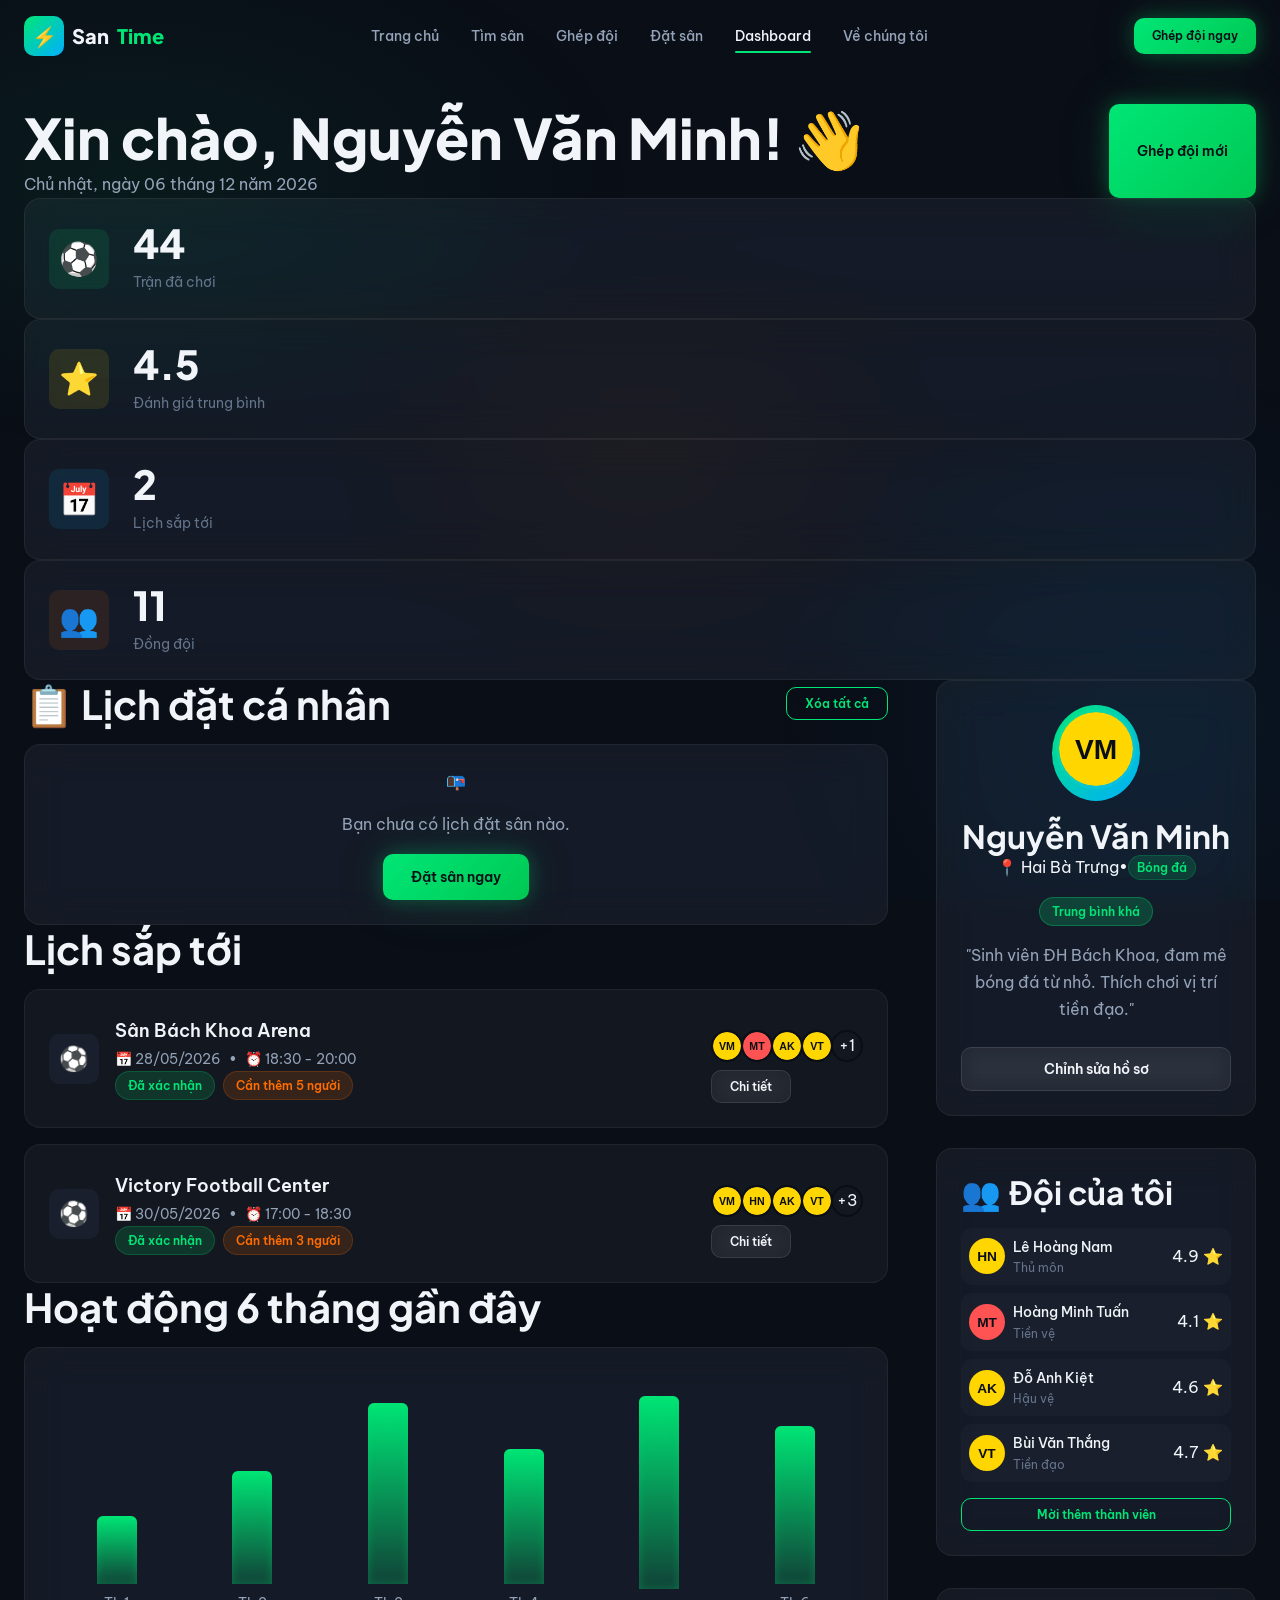
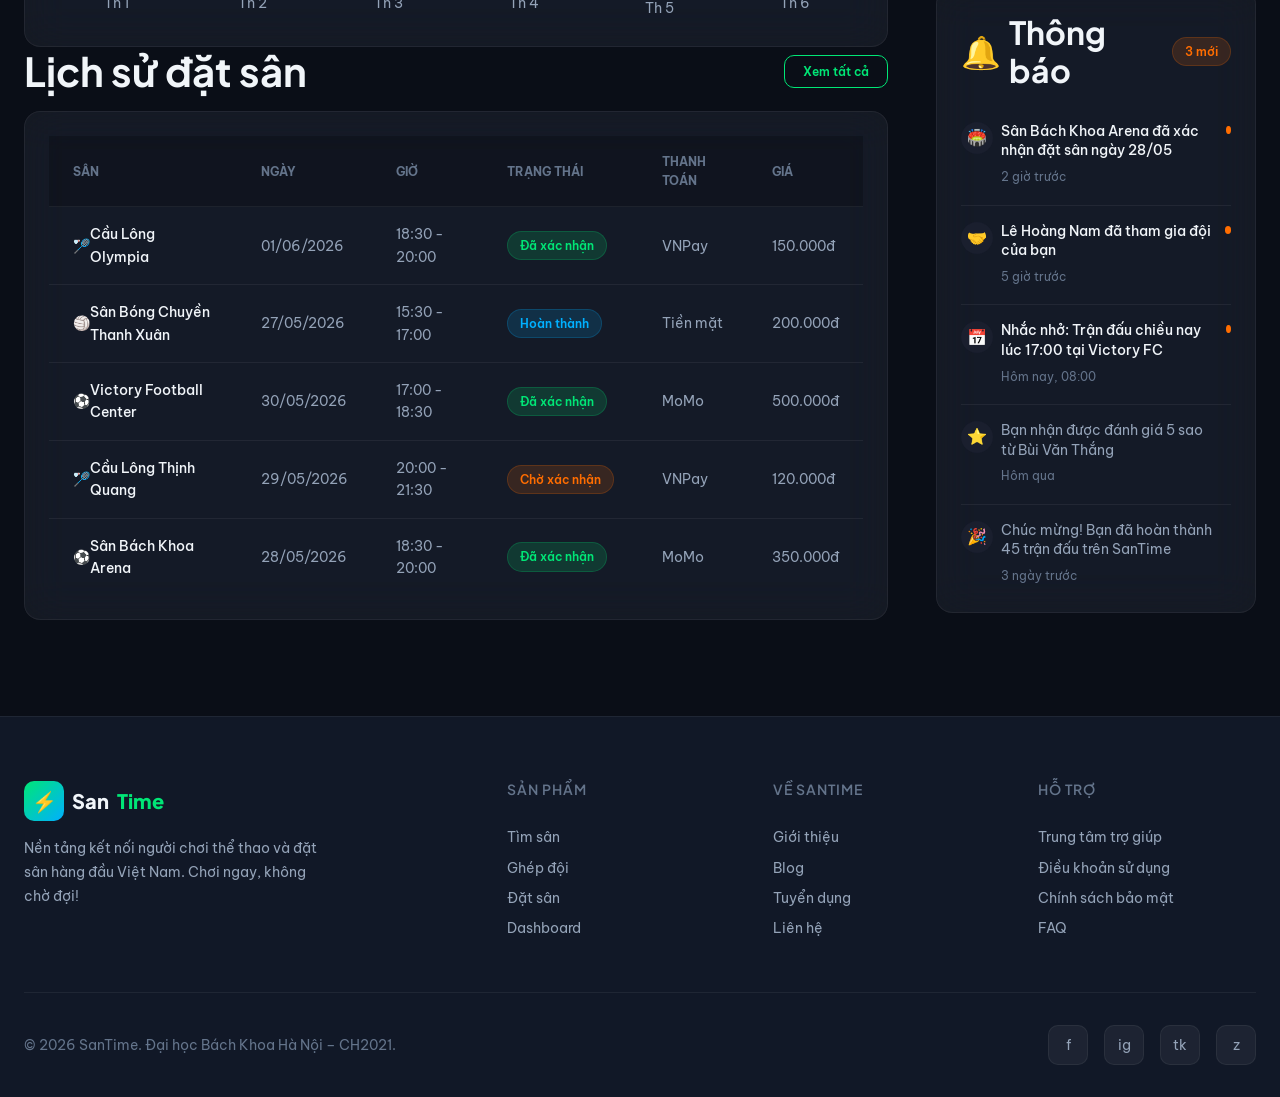
==== pages/dashboard.html @ 099fb673 "feat: SanTime - Sports court booking platform with matrix booking, Leaflet map, matchmaking" ====
<!DOCTYPE html>
<html lang="vi">
<head>
  <meta charset="UTF-8">
  <meta name="viewport" content="width=device-width, initial-scale=1.0">
  <title>Dashboard Cá Nhân - SanTime</title>
  <link rel="stylesheet" href="../css/style.css">
  <link rel="stylesheet" href="../css/dashboard.css">
</head>
<body>
  <!-- Navbar will be injected here by app.js -->
  <div id="navbar-container"></div>

  <main class="dashboard-page section pt-md">
    <div class="container">
      
      <!-- Dashboard Header -->
      <header class="dashboard-header mb-2xl fade-in-up">
        <div class="flex justify-between items-end">
          <div>
            <h1 class="text-3xl mb-xs">Xin chào, Nguyễn Văn Minh! 👋</h1>
            <p class="text-secondary" id="currentDateString">Đang tải...</p>
          </div>
          <a href="matchmaking.html" class="btn btn-primary">Ghép đội mới</a>
        </div>
      </header>

      <!-- Stats Overview -->
      <div class="grid-4 gap-lg mb-2xl stagger-children">
        <div class="stat-card card-glass fade-in visible">
          <div class="stat-icon" style="background: rgba(0, 230, 118, 0.1); color: var(--primary)">⚽</div>
          <div class="stat-content">
            <div class="stat-value text-primary"><span data-counter="45">0</span></div>
            <div class="stat-label">Trận đã chơi</div>
          </div>
        </div>
        <div class="stat-card card-glass fade-in visible">
          <div class="stat-icon" style="background: rgba(255, 214, 0, 0.1); color: var(--warning)">⭐</div>
          <div class="stat-content">
            <div class="stat-value text-warning">4.5</div>
            <div class="stat-label">Đánh giá trung bình</div>
          </div>
        </div>
        <div class="stat-card card-glass fade-in visible">
          <div class="stat-icon" style="background: rgba(0, 176, 255, 0.1); color: var(--secondary)">📅</div>
          <div class="stat-content">
            <div class="stat-value text-secondary"><span data-counter="3">0</span></div>
            <div class="stat-label">Lịch sắp tới</div>
          </div>
        </div>
        <div class="stat-card card-glass fade-in visible">
          <div class="stat-icon" style="background: rgba(255, 109, 0, 0.1); color: var(--accent)">👥</div>
          <div class="stat-content">
            <div class="stat-value text-accent"><span data-counter="12">0</span></div>
            <div class="stat-label">Đồng đội</div>
          </div>
        </div>
      </div>

      <div class="dashboard-layout">
        <!-- Main Content (Left Column) -->
        <div class="dashboard-content">
          
          <!-- Personal Bookings (from localStorage) -->
          <section class="mb-2xl fade-in-up">
            <div class="flex justify-between items-center mb-md">
              <h2 class="text-2xl flex items-center gap-sm">📋 Lịch đặt cá nhân</h2>
              <button class="btn btn-outline btn-sm" onclick="clearMyBookings()">Xóa tất cả</button>
            </div>
            <div id="myBookingsList">
              <!-- Personal bookings injected by JS -->
            </div>
          </section>

          <!-- Upcoming Matches -->
          <section class="mb-2xl fade-in-up">
            <h2 class="text-2xl mb-md">Lịch sắp tới</h2>
            <div class="upcoming-list" id="upcomingMatches">
              <!-- Upcoming bookings injected by JS -->
            </div>
          </section>

          <!-- Activity Chart -->
          <section class="mb-2xl fade-in-up">
            <h2 class="text-2xl mb-md">Hoạt động 6 tháng gần đây</h2>
            <div class="card-glass p-xl">
              <div class="chart-container" id="activityChart">
                <!-- CSS Chart generated by JS -->
              </div>
            </div>
          </section>

          <!-- Booking History -->
          <section class="fade-in-up">
            <div class="flex justify-between items-center mb-md">
              <h2 class="text-2xl">Lịch sử đặt sân</h2>
              <button class="btn btn-outline btn-sm">Xem tất cả</button>
            </div>
            <div class="card-glass p-0 overflow-hidden">
              <div class="table-responsive">
                <table class="history-table">
                  <thead>
                    <tr>
                      <th>Sân</th>
                      <th>Ngày</th>
                      <th>Giờ</th>
                      <th>Trạng thái</th>
                      <th>Thanh toán</th>
                      <th class="text-right">Giá</th>
                    </tr>
                  </thead>
                  <tbody id="historyTableBody">
                    <!-- History injected by JS -->
                  </tbody>
                </table>
              </div>
            </div>
          </section>
        </div>

        <!-- Sidebar (Right Column) -->
        <aside class="dashboard-sidebar">
          
          <!-- Profile Card -->
          <section class="card-glass p-lg mb-xl fade-in-right text-center">
            <div class="profile-avatar mb-md mx-auto" id="profileAvatar">
              <!-- Avatar SVG -->
            </div>
            <h3 class="text-xl mb-xs">Nguyễn Văn Minh</h3>
            <div class="text-secondary text-sm mb-md flex justify-center items-center gap-xs">
              <span>📍 Hai Bà Trưng</span> • <span class="badge badge-primary" style="padding: 2px 8px">Bóng đá</span>
            </div>
            <div class="badge" style="background: rgba(0,230,118,0.2); color: #00E676; border: 1px solid rgba(0,230,118,0.3)">Trung bình khá</div>
            
            <p class="text-sm text-tertiary mt-md mb-lg">"Sinh viên ĐH Bách Khoa, đam mê bóng đá từ nhỏ. Thích chơi vị trí tiền đạo."</p>
            
            <button class="btn btn-secondary w-full" onclick="showToast('Tính năng đang phát triển', 'info')">Chỉnh sửa hồ sơ</button>
          </section>

          <!-- My Team -->
          <section class="card-glass p-lg mb-xl fade-in-right">
            <h3 class="flex items-center gap-sm mb-md text-lg">
              <span>👥</span> Đội của tôi
            </h3>
            <div class="team-list" id="myTeamList">
              <!-- Team members injected by JS -->
            </div>
            <button class="btn btn-outline w-full mt-md btn-sm" onclick="showToast('Tính năng đang phát triển', 'info')">Mời thêm thành viên</button>
          </section>

          <!-- Notifications -->
          <section class="card-glass p-lg fade-in-right">
            <div class="flex justify-between items-center mb-md">
              <h3 class="flex items-center gap-sm text-lg">
                <span>🔔</span> Thông báo
              </h3>
              <span class="badge badge-accent">3 mới</span>
            </div>
            <div class="notification-list">
              <div class="notification-item unread" onclick="this.classList.remove('unread')">
                <div class="noti-icon">🏟️</div>
                <div class="noti-content">
                  <p>Sân Bách Khoa Arena đã xác nhận đặt sân ngày 28/05</p>
                  <span class="noti-time">2 giờ trước</span>
                </div>
                <div class="noti-dot"></div>
              </div>
              <div class="notification-item unread" onclick="this.classList.remove('unread')">
                <div class="noti-icon">🤝</div>
                <div class="noti-content">
                  <p>Lê Hoàng Nam đã tham gia đội của bạn</p>
                  <span class="noti-time">5 giờ trước</span>
                </div>
                <div class="noti-dot"></div>
              </div>
              <div class="notification-item unread" onclick="this.classList.remove('unread')">
                <div class="noti-icon">📅</div>
                <div class="noti-content">
                  <p>Nhắc nhở: Trận đấu chiều nay lúc 17:00 tại Victory FC</p>
                  <span class="noti-time">Hôm nay, 08:00</span>
                </div>
                <div class="noti-dot"></div>
              </div>
              <div class="notification-item" onclick="this.classList.remove('unread')">
                <div class="noti-icon">⭐</div>
                <div class="noti-content">
                  <p>Bạn nhận được đánh giá 5 sao từ Bùi Văn Thắng</p>
                  <span class="noti-time">Hôm qua</span>
                </div>
                <div class="noti-dot"></div>
              </div>
              <div class="notification-item" onclick="this.classList.remove('unread')">
                <div class="noti-icon">🎉</div>
                <div class="noti-content">
                  <p>Chúc mừng! Bạn đã hoàn thành 45 trận đấu trên SanTime</p>
                  <span class="noti-time">3 ngày trước</span>
                </div>
                <div class="noti-dot"></div>
              </div>
            </div>
          </section>

        </aside>
      </div>
    </div>
  </main>

  <!-- Footer will be injected here by app.js -->
  <div id="footer-container"></div>

  <!-- Scripts -->
  <script src="../js/data.js"></script>
  <script src="../js/app.js"></script>
  <script src="../js/dashboard.js"></script>
  <script>
    document.addEventListener('DOMContentLoaded', () => {
        document.getElementById('navbar-container').innerHTML = getNavbarHTML('../');
        document.getElementById('footer-container').innerHTML = getFooterHTML('../');
        initNavbar();
        initMobileMenu();
    });
  </script>
</body>
</html>
---- css/style.css ----
/* ============================================
   SANTIME – Design System & Global Styles
   ============================================ */

/* Google Fonts */
@import url('https://fonts.googleapis.com/css2?family=Be+Vietnam+Pro:wght@300;400;500;600;700&family=Plus+Jakarta+Sans:wght@400;500;600;700;800&display=swap');

/* ---- CSS Custom Properties ---- */
:root {
  /* Colors – Primary palette */
  --primary: #00E676;
  --primary-dark: #00C853;
  --primary-light: #69F0AE;
  --primary-glow: rgba(0, 230, 118, 0.3);
  --primary-glow-strong: rgba(0, 230, 118, 0.5);

  /* Secondary */
  --secondary: #00B0FF;
  --secondary-dark: #0091EA;
  --secondary-light: #40C4FF;
  --secondary-glow: rgba(0, 176, 255, 0.3);

  /* Accent */
  --accent: #FF6D00;
  --accent-dark: #E65100;
  --accent-light: #FF9E40;
  --accent-glow: rgba(255, 109, 0, 0.3);

  /* Backgrounds */
  --bg-primary: #0A0E17;
  --bg-secondary: #111827;
  --bg-tertiary: #1A1F2E;
  --bg-card: rgba(255, 255, 255, 0.04);
  --bg-card-hover: rgba(255, 255, 255, 0.08);
  --bg-glass: rgba(255, 255, 255, 0.05);
  --bg-glass-strong: rgba(255, 255, 255, 0.1);

  /* Text */
  --text-primary: #F1F5F9;
  --text-secondary: #94A3B8;
  --text-tertiary: #64748B;
  --text-inverse: #0A0E17;

  /* Borders */
  --border-subtle: rgba(255, 255, 255, 0.06);
  --border-default: rgba(255, 255, 255, 0.1);
  --border-strong: rgba(255, 255, 255, 0.15);

  /* Status */
  --success: #00E676;
  --warning: #FFD600;
  --error: #FF5252;
  --info: #00B0FF;

  /* Spacing */
  --space-xs: 4px;
  --space-sm: 8px;
  --space-md: 16px;
  --space-lg: 24px;
  --space-xl: 32px;
  --space-2xl: 48px;
  --space-3xl: 64px;
  --space-4xl: 96px;

  /* Typography */
  --font-body: 'Be Vietnam Pro', -apple-system, BlinkMacSystemFont, sans-serif;
  --font-heading: 'Plus Jakarta Sans', sans-serif;
  --font-mono: 'JetBrains Mono', 'Fira Code', monospace;

  --text-xs: 0.75rem;
  --text-sm: 0.875rem;
  --text-base: 1rem;
  --text-lg: 1.125rem;
  --text-xl: 1.25rem;
  --text-2xl: 1.5rem;
  --text-3xl: 2rem;
  --text-4xl: 2.5rem;
  --text-5xl: 3.5rem;
  --text-6xl: 4.5rem;

  /* Border Radius */
  --radius-sm: 6px;
  --radius-md: 10px;
  --radius-lg: 16px;
  --radius-xl: 24px;
  --radius-full: 50%;

  /* Shadows */
  --shadow-sm: 0 2px 8px rgba(0, 0, 0, 0.3);
  --shadow-md: 0 4px 16px rgba(0, 0, 0, 0.4);
  --shadow-lg: 0 8px 32px rgba(0, 0, 0, 0.5);
  --shadow-glow-primary: 0 0 20px var(--primary-glow), 0 0 60px rgba(0, 230, 118, 0.1);
  --shadow-glow-secondary: 0 0 20px var(--secondary-glow), 0 0 60px rgba(0, 176, 255, 0.1);
  --shadow-glow-accent: 0 0 20px var(--accent-glow), 0 0 60px rgba(255, 109, 0, 0.1);

  /* Transitions */
  --transition-fast: 150ms cubic-bezier(0.4, 0, 0.2, 1);
  --transition-base: 250ms cubic-bezier(0.4, 0, 0.2, 1);
  --transition-slow: 400ms cubic-bezier(0.4, 0, 0.2, 1);
  --transition-spring: 500ms cubic-bezier(0.34, 1.56, 0.64, 1);

  /* Z-index */
  --z-dropdown: 100;
  --z-sticky: 200;
  --z-fixed: 300;
  --z-modal-backdrop: 400;
  --z-modal: 500;
  --z-tooltip: 600;

  /* Layout */
  --max-width: 1280px;
  --navbar-height: 72px;
}

/* ---- Utility Classes ---- */
.hidden {
  display: none !important;
}

/* ---- Reset & Base ---- */
*,
*::before,
*::after {
  margin: 0;
  padding: 0;
  box-sizing: border-box;
}

html {
  scroll-behavior: smooth;
  -webkit-font-smoothing: antialiased;
  -moz-osx-font-smoothing: grayscale;
}

body {
  font-family: var(--font-body);
  font-size: var(--text-base);
  line-height: 1.6;
  color: var(--text-primary);
  background: var(--bg-primary);
  overflow-x: hidden;
  min-height: 100vh;
}

/* Background gradient mesh */
body::before {
  content: '';
  position: fixed;
  top: 0;
  left: 0;
  width: 100%;
  height: 100%;
  background:
    radial-gradient(ellipse 80% 60% at 10% 20%, rgba(0, 230, 118, 0.06) 0%, transparent 50%),
    radial-gradient(ellipse 60% 80% at 90% 80%, rgba(0, 176, 255, 0.05) 0%, transparent 50%),
    radial-gradient(ellipse 50% 50% at 50% 50%, rgba(255, 109, 0, 0.03) 0%, transparent 50%);
  pointer-events: none;
  z-index: -1;
}

img {
  max-width: 100%;
  height: auto;
  display: block;
}

a {
  color: inherit;
  text-decoration: none;
  transition: color var(--transition-fast);
}

ul, ol {
  list-style: none;
}

button {
  font-family: inherit;
  cursor: pointer;
  border: none;
  outline: none;
  background: none;
}

input, select, textarea {
  font-family: inherit;
  font-size: inherit;
  outline: none;
  border: none;
  background: none;
}

/* ---- Typography ---- */
h1, h2, h3, h4, h5, h6 {
  font-family: var(--font-heading);
  font-weight: 700;
  line-height: 1.2;
  color: var(--text-primary);
}

h1 { font-size: var(--text-5xl); font-weight: 800; }
h2 { font-size: var(--text-4xl); font-weight: 700; }
h3 { font-size: var(--text-3xl); font-weight: 700; }
h4 { font-size: var(--text-2xl); font-weight: 600; }
h5 { font-size: var(--text-xl); font-weight: 600; }
h6 { font-size: var(--text-lg); font-weight: 600; }

p {
  color: var(--text-secondary);
  line-height: 1.7;
}

.text-gradient {
  background: linear-gradient(135deg, var(--primary) 0%, var(--secondary) 50%, var(--accent) 100%);
  -webkit-background-clip: text;
  -webkit-text-fill-color: transparent;
  background-clip: text;
}

.text-gradient-primary {
  background: linear-gradient(135deg, var(--primary-light) 0%, var(--primary) 50%, var(--secondary) 100%);
  -webkit-background-clip: text;
  -webkit-text-fill-color: transparent;
  background-clip: text;
}

/* ---- Container ---- */
.container {
  width: 100%;
  max-width: var(--max-width);
  margin: 0 auto;
  padding: 0 var(--space-lg);
}

.section {
  padding: var(--space-4xl) 0;
}

.section-header {
  text-align: center;
  margin-bottom: var(--space-3xl);
}

.section-header .section-label {
  display: inline-flex;
  align-items: center;
  gap: var(--space-sm);
  padding: var(--space-xs) var(--space-md);
  background: var(--bg-glass);
  border: 1px solid var(--border-subtle);
  border-radius: var(--radius-xl);
  font-size: var(--text-sm);
  font-weight: 500;
  color: var(--primary);
  margin-bottom: var(--space-md);
  text-transform: uppercase;
  letter-spacing: 1px;
}

.section-header h2 {
  margin-bottom: var(--space-md);
}

.section-header p {
  max-width: 640px;
  margin: 0 auto;
  font-size: var(--text-lg);
}

/* ---- Navbar ---- */
.navbar {
  position: fixed;
  top: 0;
  left: 0;
  right: 0;
  height: var(--navbar-height);
  display: flex;
  align-items: center;
  z-index: var(--z-fixed);
  transition: all var(--transition-base);
}

.navbar.scrolled {
  background: rgba(10, 14, 23, 0.85);
  backdrop-filter: blur(20px) saturate(180%);
  -webkit-backdrop-filter: blur(20px) saturate(180%);
  border-bottom: 1px solid var(--border-subtle);
}

.navbar .container {
  display: flex;
  align-items: center;
  justify-content: space-between;
}

.navbar-brand {
  display: flex;
  align-items: center;
  gap: var(--space-sm);
  font-family: var(--font-heading);
  font-size: var(--text-xl);
  font-weight: 800;
  color: var(--text-primary);
  z-index: 10;
}

.navbar-brand .brand-icon {
  width: 40px;
  height: 40px;
  background: linear-gradient(135deg, var(--primary) 0%, var(--secondary) 100%);
  border-radius: var(--radius-md);
  display: flex;
  align-items: center;
  justify-content: center;
  font-size: 20px;
}

.navbar-brand span {
  color: var(--primary);
}

.nav-links {
  display: flex;
  align-items: center;
  gap: var(--space-xl);
}

.nav-links a {
  font-size: var(--text-sm);
  font-weight: 500;
  color: var(--text-secondary);
  position: relative;
  padding: var(--space-xs) 0;
  transition: color var(--transition-fast);
}

.nav-links a:hover,
.nav-links a.active {
  color: var(--text-primary);
}

.nav-links a::after {
  content: '';
  position: absolute;
  bottom: -2px;
  left: 0;
  width: 0;
  height: 2px;
  background: var(--primary);
  border-radius: 1px;
  transition: width var(--transition-base);
}

.nav-links a:hover::after,
.nav-links a.active::after {
  width: 100%;
}

.nav-cta {
  display: flex;
  align-items: center;
  gap: var(--space-md);
}

/* Mobile menu */
.menu-toggle {
  display: none;
  flex-direction: column;
  gap: 5px;
  width: 28px;
  cursor: pointer;
  z-index: 10;
}

.menu-toggle span {
  display: block;
  width: 100%;
  height: 2px;
  background: var(--text-primary);
  border-radius: 1px;
  transition: all var(--transition-base);
}

.menu-toggle.active span:nth-child(1) {
  transform: translateY(7px) rotate(45deg);
}

.menu-toggle.active span:nth-child(2) {
  opacity: 0;
}

.menu-toggle.active span:nth-child(3) {
  transform: translateY(-7px) rotate(-45deg);
}

/* ---- Buttons ---- */
.btn {
  display: inline-flex;
  align-items: center;
  justify-content: center;
  gap: var(--space-sm);
  padding: 12px 28px;
  font-family: var(--font-body);
  font-size: var(--text-sm);
  font-weight: 600;
  border-radius: var(--radius-md);
  transition: all var(--transition-base);
  cursor: pointer;
  white-space: nowrap;
  position: relative;
  overflow: hidden;
}

.btn-primary {
  background: linear-gradient(135deg, var(--primary) 0%, var(--primary-dark) 100%);
  color: var(--text-inverse);
  box-shadow: var(--shadow-glow-primary);
}

.btn-primary:hover {
  transform: translateY(-2px);
  box-shadow: 0 0 30px var(--primary-glow), 0 0 80px rgba(0, 230, 118, 0.15);
}

.btn-primary:active {
  transform: translateY(0);
}

.btn-secondary {
  background: var(--bg-glass);
  color: var(--text-primary);
  border: 1px solid var(--border-default);
  backdrop-filter: blur(10px);
}

.btn-secondary:hover {
  background: var(--bg-glass-strong);
  border-color: var(--border-strong);
  transform: translateY(-2px);
}

.btn-accent {
  background: linear-gradient(135deg, var(--accent) 0%, var(--accent-dark) 100%);
  color: white;
  box-shadow: var(--shadow-glow-accent);
}

.btn-accent:hover {
  transform: translateY(-2px);
  box-shadow: 0 0 30px var(--accent-glow), 0 0 80px rgba(255, 109, 0, 0.15);
}

.btn-outline {
  background: transparent;
  color: var(--primary);
  border: 1px solid var(--primary);
}

.btn-outline:hover {
  background: rgba(0, 230, 118, 0.1);
  transform: translateY(-2px);
}

.btn-lg {
  padding: 16px 36px;
  font-size: var(--text-base);
  border-radius: var(--radius-lg);
}

.btn-sm {
  padding: 8px 18px;
  font-size: var(--text-xs);
}

.btn-icon {
  width: 44px;
  height: 44px;
  padding: 0;
  border-radius: var(--radius-md);
}

/* Button shimmer effect */
.btn-primary::before {
  content: '';
  position: absolute;
  top: 0;
  left: -100%;
  width: 100%;
  height: 100%;
  background: linear-gradient(90deg, transparent, rgba(255,255,255,0.2), transparent);
  transition: left 0.5s;
}

.btn-primary:hover::before {
  left: 100%;
}

/* ---- Cards ---- */
.card {
  background: var(--bg-card);
  border: 1px solid var(--border-subtle);
  border-radius: var(--radius-lg);
  padding: var(--space-lg);
  transition: all var(--transition-base);
  position: relative;
  overflow: hidden;
}

.card::before {
  content: '';
  position: absolute;
  top: 0;
  left: 0;
  right: 0;
  height: 1px;
  background: linear-gradient(90deg, transparent, var(--border-strong), transparent);
  opacity: 0;
  transition: opacity var(--transition-base);
}

.card:hover {
  background: var(--bg-card-hover);
  border-color: var(--border-default);
  transform: translateY(-4px);
  box-shadow: var(--shadow-lg);
}

.card:hover::before {
  opacity: 1;
}

.card-glass {
  background: var(--bg-glass);
  backdrop-filter: blur(20px) saturate(150%);
  -webkit-backdrop-filter: blur(20px) saturate(150%);
  border: 1px solid var(--border-subtle);
  border-radius: var(--radius-lg);
  padding: var(--space-lg);
}

.card-glass:hover {
  background: var(--bg-glass-strong);
  border-color: var(--border-default);
}

/* ---- Form Elements ---- */
.form-group {
  margin-bottom: var(--space-lg);
}

.form-label {
  display: block;
  font-size: var(--text-sm);
  font-weight: 500;
  color: var(--text-secondary);
  margin-bottom: var(--space-sm);
}

.form-input {
  width: 100%;
  padding: 12px 16px;
  background: var(--bg-card);
  border: 1px solid var(--border-default);
  border-radius: var(--radius-md);
  color: var(--text-primary);
  font-size: var(--text-base);
  transition: all var(--transition-fast);
}

.form-input:focus {
  border-color: var(--primary);
  box-shadow: 0 0 0 3px rgba(0, 230, 118, 0.1);
  background: var(--bg-card-hover);
}

.form-input::placeholder {
  color: var(--text-tertiary);
}

.form-select {
  width: 100%;
  padding: 12px 16px;
  background: var(--bg-card);
  border: 1px solid var(--border-default);
  border-radius: var(--radius-md);
  color: var(--text-primary);
  font-size: var(--text-base);
  cursor: pointer;
  appearance: none;
  background-image: url("data:image/svg+xml,%3Csvg xmlns='http://www.w3.org/2000/svg' width='12' height='12' viewBox='0 0 12 12'%3E%3Cpath fill='%2394A3B8' d='M6 8L1 3h10z'/%3E%3C/svg%3E");
  background-repeat: no-repeat;
  background-position: right 16px center;
  transition: all var(--transition-fast);
}

.form-select:focus {
  border-color: var(--primary);
  box-shadow: 0 0 0 3px rgba(0, 230, 118, 0.1);
}

/* ---- Badges ---- */
.badge {
  display: inline-flex;
  align-items: center;
  gap: 4px;
  padding: 4px 12px;
  font-size: var(--text-xs);
  font-weight: 600;
  border-radius: var(--radius-xl);
  white-space: nowrap;
}

.badge-primary {
  background: rgba(0, 230, 118, 0.15);
  color: var(--primary);
  border: 1px solid rgba(0, 230, 118, 0.2);
}

.badge-secondary {
  background: rgba(0, 176, 255, 0.15);
  color: var(--secondary);
  border: 1px solid rgba(0, 176, 255, 0.2);
}

.badge-accent {
  background: rgba(255, 109, 0, 0.15);
  color: var(--accent);
  border: 1px solid rgba(255, 109, 0, 0.2);
}

.badge-success {
  background: rgba(0, 230, 118, 0.15);
  color: var(--success);
}

.badge-warning {
  background: rgba(255, 214, 0, 0.15);
  color: var(--warning);
}

.badge-error {
  background: rgba(255, 82, 82, 0.15);
  color: var(--error);
}

/* ---- Rating Stars ---- */
.rating {
  display: flex;
  align-items: center;
  gap: 2px;
}

.rating .star {
  color: var(--warning);
  font-size: var(--text-sm);
}

.rating .star.empty {
  color: var(--text-tertiary);
}

.rating-value {
  margin-left: var(--space-sm);
  font-size: var(--text-sm);
  font-weight: 600;
  color: var(--text-primary);
}

/* ---- Avatar ---- */
.avatar {
  width: 44px;
  height: 44px;
  border-radius: var(--radius-full);
  overflow: hidden;
  border: 2px solid var(--border-default);
  flex-shrink: 0;
}

.avatar img {
  width: 100%;
  height: 100%;
  object-fit: cover;
}

.avatar-sm { width: 32px; height: 32px; }
.avatar-lg { width: 56px; height: 56px; }
.avatar-xl { width: 72px; height: 72px; }

.avatar-group {
  display: flex;
}

.avatar-group .avatar {
  margin-left: -10px;
  border: 2px solid var(--bg-primary);
}

.avatar-group .avatar:first-child {
  margin-left: 0;
}

/* ---- Tags ---- */
.tag {
  display: inline-flex;
  align-items: center;
  gap: 4px;
  padding: 4px 10px;
  background: var(--bg-glass);
  border: 1px solid var(--border-subtle);
  border-radius: var(--radius-sm);
  font-size: var(--text-xs);
  color: var(--text-secondary);
}

/* ---- Divider ---- */
.divider {
  border: none;
  height: 1px;
  background: var(--border-subtle);
  margin: var(--space-xl) 0;
}

/* ---- Stats ---- */
.stat-value {
  font-family: var(--font-heading);
  font-size: var(--text-4xl);
  font-weight: 800;
  color: var(--text-primary);
  line-height: 1;
}

.stat-label {
  font-size: var(--text-sm);
  color: var(--text-tertiary);
  margin-top: var(--space-sm);
}

/* ---- Footer ---- */
.footer {
  background: var(--bg-secondary);
  border-top: 1px solid var(--border-subtle);
  padding: var(--space-3xl) 0 var(--space-xl);
}

.footer-grid {
  display: grid;
  grid-template-columns: 2fr 1fr 1fr 1fr;
  gap: var(--space-2xl);
  margin-bottom: var(--space-2xl);
}

.footer-brand p {
  margin-top: var(--space-md);
  font-size: var(--text-sm);
  max-width: 300px;
}

.footer-col h4 {
  font-size: var(--text-sm);
  font-weight: 600;
  text-transform: uppercase;
  letter-spacing: 1px;
  color: var(--text-tertiary);
  margin-bottom: var(--space-lg);
}

.footer-col a {
  display: block;
  font-size: var(--text-sm);
  color: var(--text-secondary);
  padding: var(--space-xs) 0;
  transition: all var(--transition-fast);
}

.footer-col a:hover {
  color: var(--primary);
  transform: translateX(4px);
}

.footer-bottom {
  display: flex;
  align-items: center;
  justify-content: space-between;
  padding-top: var(--space-xl);
  border-top: 1px solid var(--border-subtle);
  font-size: var(--text-sm);
  color: var(--text-tertiary);
}

.footer-social {
  display: flex;
  gap: var(--space-md);
}

.footer-social a {
  width: 40px;
  height: 40px;
  display: flex;
  align-items: center;
  justify-content: center;
  background: var(--bg-glass);
  border: 1px solid var(--border-subtle);
  border-radius: var(--radius-md);
  color: var(--text-secondary);
  transition: all var(--transition-base);
}

.footer-social a:hover {
  background: var(--primary);
  color: var(--text-inverse);
  border-color: var(--primary);
  transform: translateY(-2px);
}

/* ---- Scroll Animations ---- */
.fade-in {
  opacity: 0;
  transform: translateY(30px);
  transition: opacity 0.6s ease, transform 0.6s ease;
}

.fade-in.visible {
  opacity: 1;
  transform: translateY(0);
}

.fade-in-left {
  opacity: 0;
  transform: translateX(-40px);
  transition: opacity 0.6s ease, transform 0.6s ease;
}

.fade-in-left.visible {
  opacity: 1;
  transform: translateX(0);
}

.fade-in-right {
  opacity: 0;
  transform: translateX(40px);
  transition: opacity 0.6s ease, transform 0.6s ease;
}

.fade-in-right.visible {
  opacity: 1;
  transform: translateX(0);
}

.scale-in {
  opacity: 0;
  transform: scale(0.9);
  transition: opacity 0.5s ease, transform 0.5s ease;
}

.scale-in.visible {
  opacity: 1;
  transform: scale(1);
}

/* Staggered children */
.stagger-children > * {
  opacity: 0;
  transform: translateY(20px);
  transition: opacity 0.4s ease, transform 0.4s ease;
}

.stagger-children.visible > *:nth-child(1) { transition-delay: 0ms; opacity: 1; transform: translateY(0); }
.stagger-children.visible > *:nth-child(2) { transition-delay: 100ms; opacity: 1; transform: translateY(0); }
.stagger-children.visible > *:nth-child(3) { transition-delay: 200ms; opacity: 1; transform: translateY(0); }
.stagger-children.visible > *:nth-child(4) { transition-delay: 300ms; opacity: 1; transform: translateY(0); }
.stagger-children.visible > *:nth-child(5) { transition-delay: 400ms; opacity: 1; transform: translateY(0); }
.stagger-children.visible > *:nth-child(6) { transition-delay: 500ms; opacity: 1; transform: translateY(0); }

/* ---- Keyframe Animations ---- */
@keyframes pulse-glow {
  0%, 100% { box-shadow: 0 0 20px var(--primary-glow); }
  50% { box-shadow: 0 0 40px var(--primary-glow-strong), 0 0 80px var(--primary-glow); }
}

@keyframes float {
  0%, 100% { transform: translateY(0); }
  50% { transform: translateY(-10px); }
}

@keyframes spin-slow {
  from { transform: rotate(0deg); }
  to { transform: rotate(360deg); }
}

@keyframes shimmer {
  0% { background-position: -200% 0; }
  100% { background-position: 200% 0; }
}

@keyframes slide-up {
  from { opacity: 0; transform: translateY(20px); }
  to { opacity: 1; transform: translateY(0); }
}

@keyframes count-up {
  from { opacity: 0; transform: translateY(10px); }
  to { opacity: 1; transform: translateY(0); }
}

@keyframes gradient-shift {
  0% { background-position: 0% 50%; }
  50% { background-position: 100% 50%; }
  100% { background-position: 0% 50%; }
}

.animate-pulse-glow { animation: pulse-glow 3s ease-in-out infinite; }
.animate-float { animation: float 4s ease-in-out infinite; }
.animate-spin-slow { animation: spin-slow 20s linear infinite; }

/* ---- Utility Classes ---- */
.flex { display: flex; }
.flex-col { flex-direction: column; }
.items-center { align-items: center; }
.justify-center { justify-content: center; }
.justify-between { justify-content: space-between; }
.gap-sm { gap: var(--space-sm); }
.gap-md { gap: var(--space-md); }
.gap-lg { gap: var(--space-lg); }
.gap-xl { gap: var(--space-xl); }
.text-center { text-align: center; }
.w-full { width: 100%; }
.relative { position: relative; }
.overflow-hidden { overflow: hidden; }

.mt-sm { margin-top: var(--space-sm); }
.mt-md { margin-top: var(--space-md); }
.mt-lg { margin-top: var(--space-lg); }
.mt-xl { margin-top: var(--space-xl); }
.mb-md { margin-bottom: var(--space-md); }
.mb-lg { margin-bottom: var(--space-lg); }
.mb-xl { margin-bottom: var(--space-xl); }

/* Scrollbar */
::-webkit-scrollbar {
  width: 8px;
}

::-webkit-scrollbar-track {
  background: var(--bg-primary);
}

::-webkit-scrollbar-thumb {
  background: var(--bg-tertiary);
  border-radius: 4px;
}

::-webkit-scrollbar-thumb:hover {
  background: var(--text-tertiary);
}

/* Selection */
::selection {
  background: rgba(0, 230, 118, 0.3);
  color: var(--text-primary);
}

/* ---- Responsive ---- */
@media (max-width: 1024px) {
  h1 { font-size: var(--text-4xl); }
  h2 { font-size: var(--text-3xl); }

  .footer-grid {
    grid-template-columns: 1fr 1fr;
    gap: var(--space-xl);
  }
}

@media (max-width: 768px) {
  :root {
    --navbar-height: 64px;
  }

  h1 { font-size: var(--text-3xl); }
  h2 { font-size: var(--text-2xl); }
  h3 { font-size: var(--text-xl); }

  .container {
    padding: 0 var(--space-md);
  }

  .section {
    padding: var(--space-3xl) 0;
  }

  /* Mobile Navigation */
  .nav-links {
    position: fixed;
    top: 0;
    right: -100%;
    width: 80%;
    max-width: 320px;
    height: 100vh;
    background: rgba(10, 14, 23, 0.97);
    backdrop-filter: blur(20px);
    flex-direction: column;
    align-items: flex-start;
    padding: calc(var(--navbar-height) + var(--space-xl)) var(--space-xl);
    gap: var(--space-lg);
    transition: right var(--transition-slow);
    border-left: 1px solid var(--border-subtle);
  }

  .nav-links.active {
    right: 0;
  }

  .nav-links a {
    font-size: var(--text-lg);
  }

  .menu-toggle {
    display: flex;
  }

  .nav-cta {
    display: none;
  }

  .footer-grid {
    grid-template-columns: 1fr;
  }

  .footer-bottom {
    flex-direction: column;
    gap: var(--space-md);
    text-align: center;
  }
}

@media (max-width: 480px) {
  h1 { font-size: var(--text-2xl); }
  h2 { font-size: var(--text-xl); }

  .btn-lg {
    padding: 14px 28px;
    font-size: var(--text-sm);
  }
}
---- css/dashboard.css ----
/* ============================================
   SANTIME – Dashboard Page Styles
   ============================================ */

.dashboard-page {
  padding-top: calc(var(--navbar-height) + var(--space-xl));
}

.dashboard-layout {
  display: grid;
  grid-template-columns: 1fr 320px;
  gap: var(--space-2xl);
  align-items: start;
}

/* ---- Stats Cards ---- */
.stat-card {
  padding: var(--space-lg);
  display: flex;
  align-items: center;
  gap: var(--space-lg);
}

.stat-icon {
  width: 60px;
  height: 60px;
  border-radius: var(--radius-md);
  display: flex;
  align-items: center;
  justify-content: center;
  font-size: 2rem;
  flex-shrink: 0;
}

/* ---- Upcoming Matches ---- */
.upcoming-list {
  display: flex;
  flex-direction: column;
  gap: var(--space-md);
}

.upcoming-card {
  display: flex;
  justify-content: space-between;
  align-items: center;
  padding: var(--space-lg);
  background: var(--bg-card);
  border: 1px solid var(--border-subtle);
  border-radius: var(--radius-lg);
  transition: all var(--transition-base);
}

.upcoming-card:hover {
  background: var(--bg-card-hover);
  border-color: var(--border-default);
  transform: translateX(4px);
}

.uc-main { display: flex; gap: var(--space-md); align-items: center; }
.uc-icon {
  width: 50px;
  height: 50px;
  background: var(--bg-tertiary);
  border-radius: var(--radius-md);
  display: flex;
  align-items: center;
  justify-content: center;
  font-size: 1.5rem;
}

.uc-title { font-size: var(--text-lg); font-weight: 600; margin-bottom: 2px; }
.uc-meta { font-size: var(--text-sm); color: var(--text-secondary); display: flex; align-items: center; gap: 8px; }

.uc-players {
  display: flex;
  align-items: center;
  gap: var(--space-sm);
}

.uc-actions {
  display: flex;
  gap: var(--space-sm);
}

/* ---- Activity Chart ---- */
.chart-container {
  height: 250px;
  display: flex;
  align-items: flex-end;
  justify-content: space-around;
  padding-top: var(--space-lg);
  position: relative;
}

/* Grid lines */
.chart-container::before {
  content: '';
  position: absolute;
  top: 0; left: 0; right: 0; bottom: 30px;
  background: 
    linear-gradient(to bottom, transparent 99%, var(--border-subtle) 100%) 0 0 / 100% 25%;
  z-index: 0;
}

.chart-bar-group {
  display: flex;
  flex-direction: column;
  align-items: center;
  gap: var(--space-sm);
  z-index: 1;
  height: 100%;
  justify-content: flex-end;
}

.chart-bar {
  width: 40px;
  background: linear-gradient(to top, rgba(0,230,118,0.2) 0%, var(--primary) 100%);
  border-radius: var(--radius-sm) var(--radius-sm) 0 0;
  transition: height 1s cubic-bezier(0.4, 0, 0.2, 1);
  position: relative;
  box-shadow: 0 0 10px rgba(0, 230, 118, 0.3) inset;
}

.chart-bar:hover {
  filter: brightness(1.2);
}

.chart-bar:hover::after {
  content: attr(data-val);
  position: absolute;
  top: -30px;
  left: 50%;
  transform: translateX(-50%);
  background: var(--bg-card);
  padding: 4px 8px;
  border-radius: var(--radius-sm);
  font-size: var(--text-xs);
  border: 1px solid var(--primary);
  color: var(--primary);
}

.chart-label {
  font-size: var(--text-sm);
  color: var(--text-secondary);
  height: 30px;
}

/* ---- History Table ---- */
.table-responsive { overflow-x: auto; }
.history-table {
  width: 100%;
  border-collapse: collapse;
  text-align: left;
}

.history-table th {
  padding: var(--space-md) var(--space-lg);
  font-size: var(--text-xs);
  text-transform: uppercase;
  color: var(--text-tertiary);
  border-bottom: 1px solid var(--border-subtle);
  background: rgba(0,0,0,0.2);
}

.history-table td {
  padding: var(--space-md) var(--space-lg);
  font-size: var(--text-sm);
  border-bottom: 1px solid var(--border-subtle);
  color: var(--text-secondary);
  transition: background var(--transition-fast);
}

.history-table tr:last-child td { border-bottom: none; }
.history-table tbody tr:hover td { background: rgba(255,255,255,0.02); color: var(--text-primary); }

.history-table .court-name { font-weight: 500; color: var(--text-primary); }

/* ---- Sidebar Profile ---- */
.profile-avatar {
  display: inline-block;
  padding: 4px;
  background: linear-gradient(135deg, var(--primary) 0%, var(--secondary) 100%);
  border-radius: 50%;
}

.profile-avatar svg {
  border: 3px solid var(--bg-card);
  border-radius: 50%;
}

/* ---- Team List ---- */
.team-list {
  display: flex;
  flex-direction: column;
  gap: var(--space-sm);
}

.team-member {
  display: flex;
  align-items: center;
  gap: var(--space-sm);
  padding: var(--space-sm);
  background: rgba(255,255,255,0.02);
  border-radius: var(--radius-md);
  transition: all var(--transition-fast);
}
.team-member:hover { background: rgba(255,255,255,0.05); }

.tm-info { flex-grow: 1; min-width: 0; }
.tm-name { font-size: var(--text-sm); font-weight: 500; }
.tm-pos { font-size: var(--text-xs); color: var(--text-tertiary); }

/* ---- Notifications ---- */
.notification-list {
  display: flex;
  flex-direction: column;
}

.notification-item {
  display: flex;
  gap: var(--space-sm);
  padding: var(--space-md) 0;
  border-bottom: 1px solid var(--border-subtle);
  cursor: pointer;
  transition: all var(--transition-fast);
}
.notification-item:last-child { border-bottom: none; padding-bottom: 0; }
.notification-item:hover { opacity: 0.8; }

.noti-icon {
  width: 32px;
  height: 32px;
  background: var(--bg-tertiary);
  border-radius: 50%;
  display: flex;
  align-items: center;
  justify-content: center;
  font-size: 1rem;
  flex-shrink: 0;
}

.noti-content p { font-size: var(--text-sm); margin-bottom: 2px; line-height: 1.4; color: var(--text-secondary); }
.noti-time { font-size: var(--text-xs); color: var(--text-tertiary); }

.notification-item.unread .noti-content p { color: var(--text-primary); font-weight: 500; }
.noti-dot { width: 8px; height: 8px; background: var(--accent); border-radius: 50%; margin-top: 4px; opacity: 0; }
.notification-item.unread .noti-dot { opacity: 1; }

/* ---- Personal Booking Cards ---- */
.my-booking-card {
  background: var(--bg-card);
  border: 1px solid var(--border-subtle);
  border-radius: var(--radius-lg);
  padding: var(--space-lg);
  margin-bottom: var(--space-md);
  transition: all var(--transition-base);
}
.my-booking-card:hover {
  background: var(--bg-card-hover);
  border-color: var(--border-default);
  transform: translateY(-2px);
  box-shadow: 0 8px 24px rgba(0,0,0,0.3);
}

.my-booking-header {
  display: flex;
  justify-content: space-between;
  align-items: flex-start;
  margin-bottom: var(--space-md);
}

.my-booking-main {
  display: flex;
  align-items: center;
  gap: var(--space-md);
}

.my-booking-sport-icon {
  width: 48px;
  height: 48px;
  border-radius: var(--radius-md);
  display: flex;
  align-items: center;
  justify-content: center;
  font-size: 1.5rem;
  flex-shrink: 0;
}

.my-booking-court {
  font-size: var(--text-lg);
  font-weight: 700;
  margin-bottom: 4px;
}

.my-booking-meta {
  font-size: var(--text-sm);
  color: var(--text-secondary);
  display: flex;
  align-items: center;
  gap: 8px;
}

.my-booking-right {
  display: flex;
  flex-direction: column;
  align-items: flex-end;
  gap: 6px;
}

.my-booking-price {
  font-size: var(--text-xl);
  font-weight: 700;
  color: var(--primary);
  font-family: var(--font-heading);
}

.my-booking-details {
  border-top: 1px solid var(--border-subtle);
  padding-top: var(--space-md);
}

.my-booking-times {
  margin-bottom: var(--space-md);
}

.my-booking-time-row {
  font-size: var(--text-sm);
  color: var(--text-secondary);
  padding: 4px 0 4px 16px;
  border-left: 2px solid var(--primary);
  margin-top: 4px;
}

.my-booking-footer {
  display: flex;
  justify-content: space-between;
  align-items: center;
}

.my-booking-actions {
  display: flex;
  gap: var(--space-sm);
}

/* Responsive */
@media (max-width: 1024px) {
  .dashboard-layout { grid-template-columns: 1fr; }
  .grid-4 { grid-template-columns: repeat(2, 1fr); }
}
@media (max-width: 768px) {
  .grid-4 { grid-template-columns: 1fr; }
  .upcoming-card { flex-direction: column; align-items: flex-start; gap: var(--space-md); }
  .uc-actions { width: 100%; }
  .uc-actions .btn { flex: 1; }
}
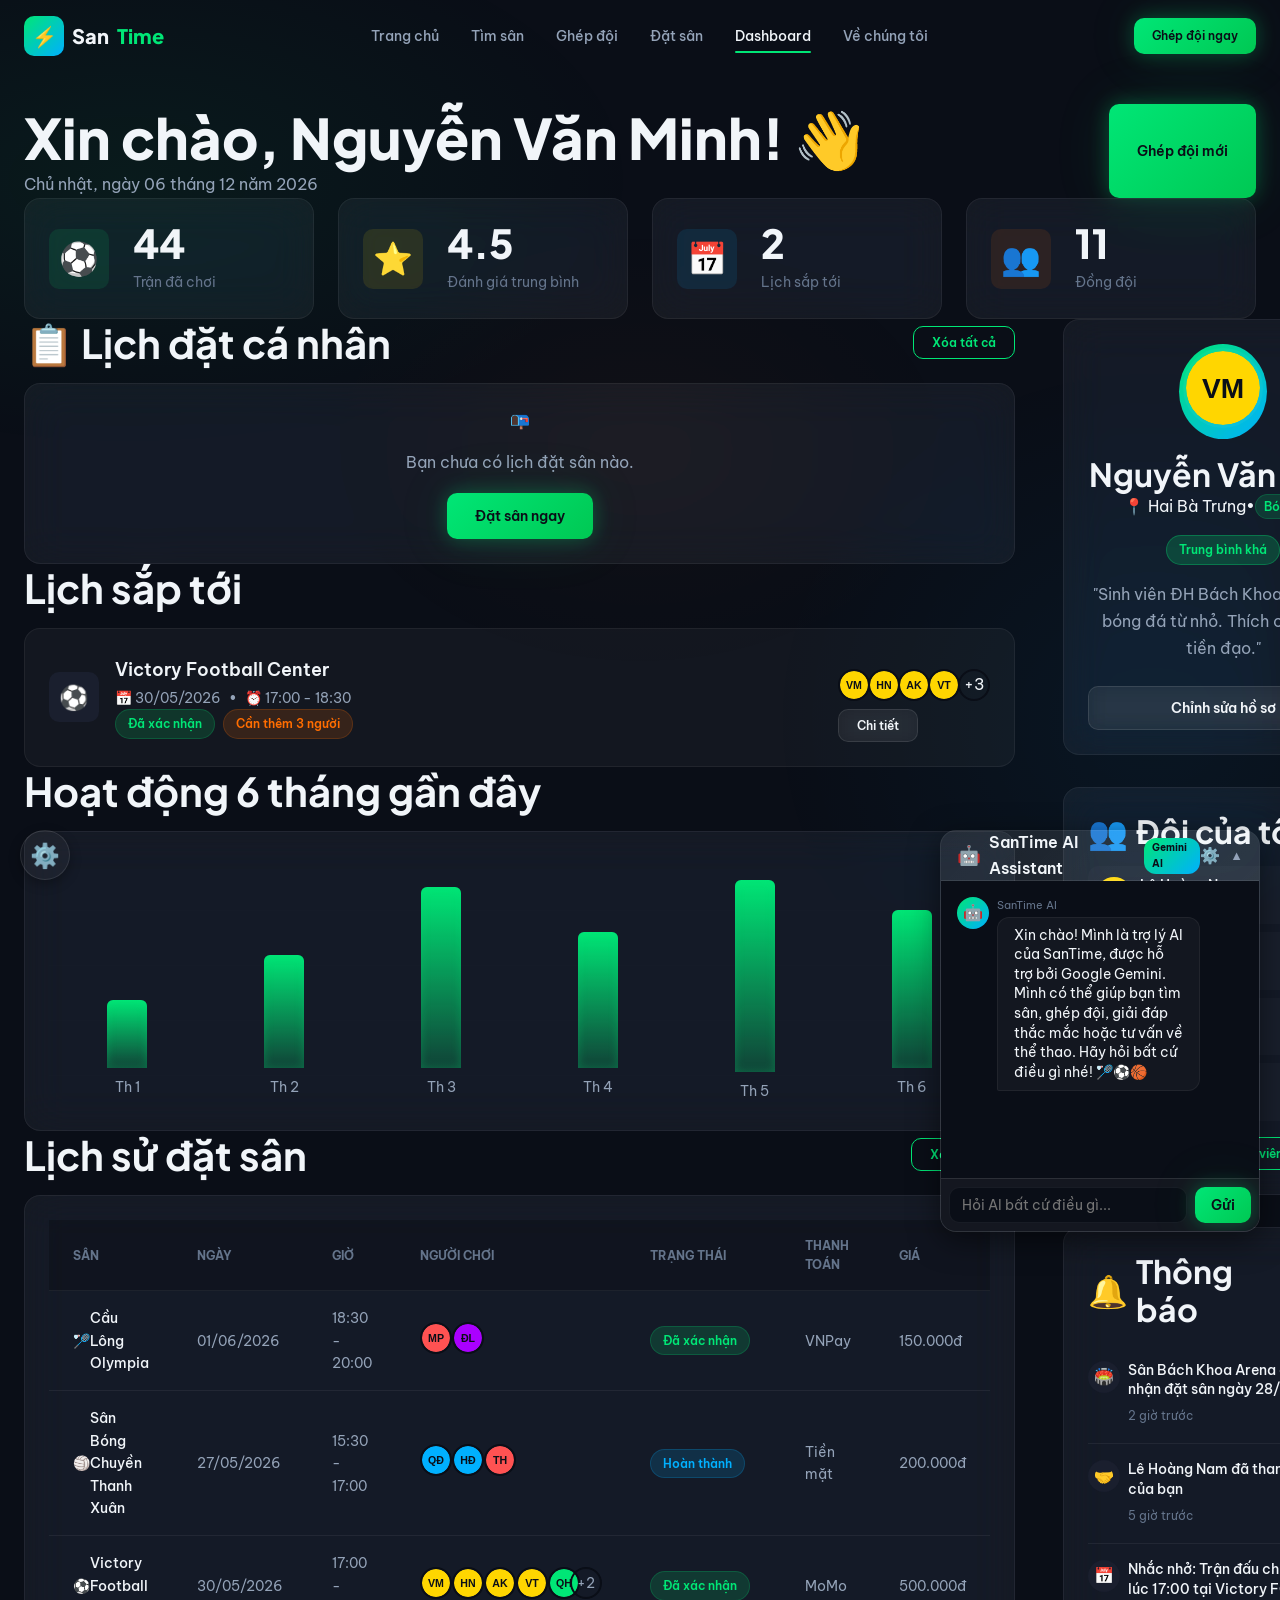
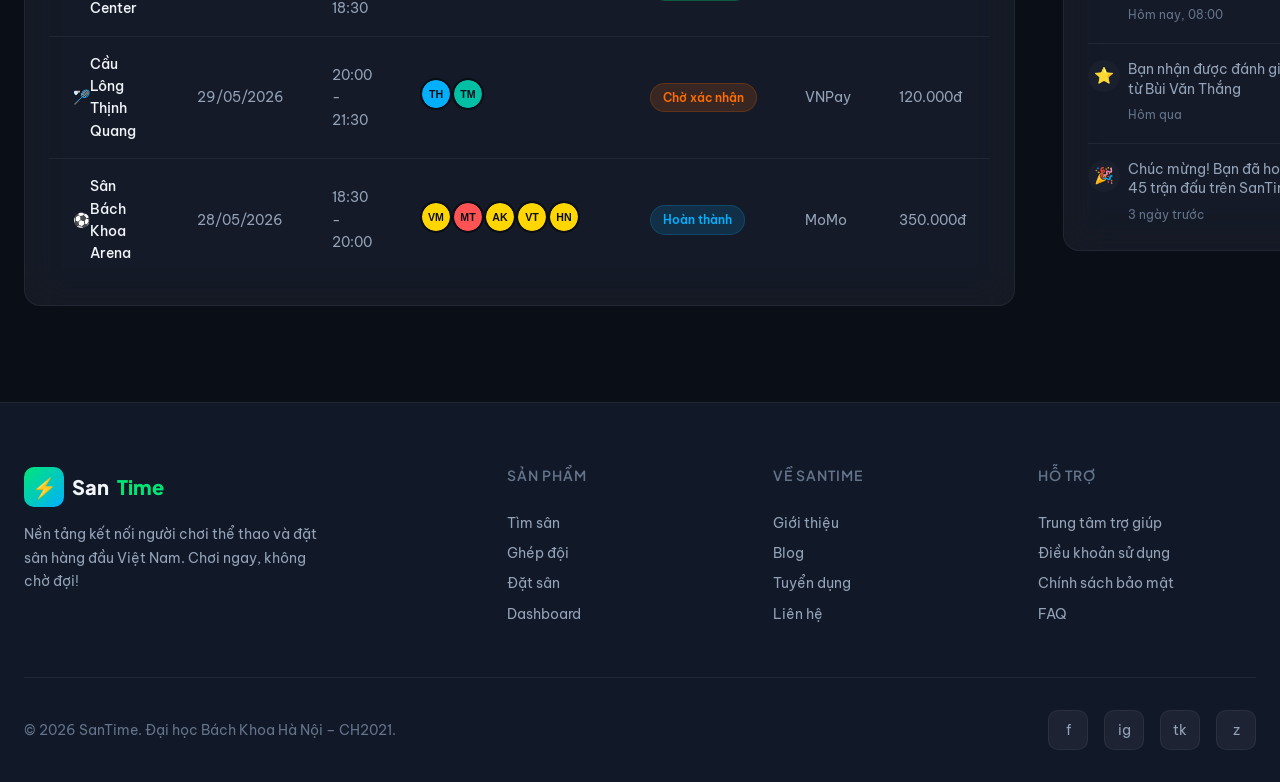
==== commit 28d695c3: "feat: add player and court rating functionality for dashboard and owner page" ====
--- a/pages/dashboard.html
+++ b/pages/dashboard.html
@@ -104,6 +104,7 @@
                       <th>Sân</th>
                       <th>Ngày</th>
                       <th>Giờ</th>
+                      <th>Người chơi</th>
                       <th>Trạng thái</th>
                       <th>Thanh toán</th>
                       <th class="text-right">Giá</th>
@@ -220,5 +221,32 @@
         initMobileMenu();
     });
   </script>
+  <!-- Rating Modal -->
+  <div id="ratingModal" class="modal-overlay">
+    <div class="modal-content">
+      <div class="modal-header">
+        <h3 class="text-xl" id="ratingModalTitle">Đánh giá</h3>
+        <button class="modal-close" onclick="closeRatingModal()">×</button>
+      </div>
+      <div class="text-center mb-md">
+        <div id="ratingModalAvatar" class="avatar avatar-lg mx-auto mb-sm"></div>
+        <div id="ratingModalName" class="text-lg font-medium text-primary">Tên người chơi / Sân</div>
+        <div id="ratingModalSubtitle" class="text-sm text-secondary">Trận đấu ngày DD/MM/YYYY</div>
+      </div>
+      
+      <div class="star-rating">
+        <input type="radio" name="stars" id="star5" value="5"><label for="star5">★</label>
+        <input type="radio" name="stars" id="star4" value="4"><label for="star4">★</label>
+        <input type="radio" name="stars" id="star3" value="3"><label for="star3">★</label>
+        <input type="radio" name="stars" id="star2" value="2"><label for="star2">★</label>
+        <input type="radio" name="stars" id="star1" value="1"><label for="star1">★</label>
+      </div>
+      
+      <textarea id="ratingComment" class="form-input w-full mb-lg" rows="3" placeholder="Nhập nhận xét của bạn..."></textarea>
+      
+      <button class="btn btn-primary w-full" onclick="submitRating()">Gửi đánh giá</button>
+    </div>
+  </div>
+
 </body>
 </html>
--- a/css/style.css
+++ b/css/style.css
@@ -598,6 +598,190 @@
   box-shadow: 0 0 0 3px rgba(0, 230, 118, 0.1);
 }
 
+/* ============================================
+   CHAT WIDGET
+   ============================================ */
+.chat-widget {
+  position: fixed;
+  bottom: 20px;
+  right: 20px;
+  width: 320px;
+  background: var(--bg-card);
+  border: 1px solid var(--border-default);
+  border-radius: var(--radius-lg);
+  box-shadow: 0 8px 30px rgba(0,0,0,0.5);
+  z-index: var(--z-modal);
+  display: flex;
+  flex-direction: column;
+  overflow: hidden;
+  transition: transform 0.3s cubic-bezier(0.4, 0, 0.2, 1);
+  transform: translateY(calc(100% - 50px)); /* Closed state, only header visible */
+}
+
+.chat-widget.open {
+  transform: translateY(0); /* Fully open */
+}
+
+.chat-header {
+  height: 50px;
+  background: linear-gradient(135deg, var(--bg-card) 0%, var(--bg-card-hover) 100%);
+  border-bottom: 1px solid var(--border-default);
+  display: flex;
+  align-items: center;
+  justify-content: space-between;
+  padding: 0 var(--space-md);
+  cursor: pointer;
+  user-select: none;
+}
+
+.chat-header:hover {
+  background: var(--bg-card-hover);
+}
+
+.chat-header-info {
+  display: flex;
+  align-items: center;
+  gap: var(--space-sm);
+}
+
+.chat-header-icon {
+  font-size: 1.2rem;
+}
+
+.chat-header-title {
+  font-weight: 600;
+  font-size: var(--text-md);
+}
+
+.chat-toggle-icon {
+  font-size: 0.8rem;
+  color: var(--text-secondary);
+}
+
+.chat-body {
+  height: 350px;
+  display: flex;
+  flex-direction: column;
+  background: var(--bg-primary);
+}
+
+.chat-messages {
+  flex-grow: 1;
+  padding: var(--space-md);
+  overflow-y: auto;
+  display: flex;
+  flex-direction: column;
+  gap: var(--space-md);
+}
+
+.chat-message {
+  display: flex;
+  gap: var(--space-sm);
+  max-width: 85%;
+}
+
+.chat-message.sent {
+  align-self: flex-end;
+  flex-direction: row-reverse;
+}
+
+.chat-message-avatar {
+  width: 32px;
+  height: 32px;
+  border-radius: 50%;
+  background: var(--bg-tertiary);
+  display: flex;
+  align-items: center;
+  justify-content: center;
+  font-size: 1rem;
+  flex-shrink: 0;
+}
+
+.chat-message.received .chat-message-avatar {
+  background: linear-gradient(135deg, var(--primary) 0%, var(--secondary) 100%);
+  color: var(--bg-primary);
+}
+
+.chat-message-content {
+  display: flex;
+  flex-direction: column;
+}
+
+.chat-message.sent .chat-message-content {
+  align-items: flex-end;
+}
+
+.chat-message-sender {
+  font-size: 11px;
+  color: var(--text-tertiary);
+  margin-bottom: 2px;
+}
+
+.chat-message-text {
+  background: var(--bg-card);
+  padding: var(--space-sm) var(--space-md);
+  border-radius: 12px;
+  font-size: var(--text-sm);
+  line-height: 1.4;
+  border: 1px solid var(--border-subtle);
+}
+
+.chat-message.sent .chat-message-text {
+  background: var(--primary);
+  color: var(--text-inverse);
+  border-color: var(--primary);
+  border-bottom-right-radius: 2px;
+}
+
+.chat-message.received .chat-message-text {
+  border-bottom-left-radius: 2px;
+}
+
+.chat-input-area {
+  padding: var(--space-sm);
+  background: var(--bg-card);
+  border-top: 1px solid var(--border-default);
+  display: flex;
+  gap: var(--space-sm);
+}
+
+.chat-input-area input {
+  flex-grow: 1;
+  background: var(--bg-primary);
+  border: 1px solid var(--border-subtle);
+  border-radius: var(--radius-md);
+  padding: 8px 12px;
+  color: var(--text-primary);
+  font-size: var(--text-sm);
+}
+
+.chat-input-area input:focus {
+  outline: none;
+  border-color: var(--primary);
+}
+
+.chat-input-area button {
+  padding: 8px 16px;
+  font-size: var(--text-sm);
+}
+
+/* Hide chat on very small screens or make it full width */
+@media (max-width: 480px) {
+  .chat-widget {
+    width: 100%;
+    right: 0;
+    bottom: 0;
+    border-radius: 0;
+    transform: translateY(calc(100% - 60px)); /* Account for mobile nav bar if exists, or just 50px */
+  }
+  .chat-widget.open {
+    height: 60vh;
+  }
+  .chat-body {
+    height: calc(100% - 50px);
+  }
+}
+
 /* ---- Badges ---- */
 .badge {
   display: inline-flex;
@@ -915,9 +1099,15 @@
 /* ---- Utility Classes ---- */
 .flex { display: flex; }
 .flex-col { flex-direction: column; }
+.flex-wrap { flex-wrap: wrap; }
 .items-center { align-items: center; }
 .justify-center { justify-content: center; }
 .justify-between { justify-content: space-between; }
+
+/* Grid Utilities */
+.grid-2 { display: grid; grid-template-columns: repeat(2, 1fr); }
+.grid-3 { display: grid; grid-template-columns: repeat(3, 1fr); }
+.grid-4 { display: grid; grid-template-columns: repeat(4, 1fr); }
 .gap-sm { gap: var(--space-sm); }
 .gap-md { gap: var(--space-md); }
 .gap-lg { gap: var(--space-lg); }
@@ -978,6 +1168,10 @@
   h1 { font-size: var(--text-3xl); }
   h2 { font-size: var(--text-2xl); }
   h3 { font-size: var(--text-xl); }
+
+  .grid-2, .grid-3, .grid-4 {
+    grid-template-columns: 1fr;
+  }
 
   .container {
     padding: 0 var(--space-md);
@@ -1041,3 +1235,468 @@
     font-size: var(--text-sm);
   }
 }
+
+/* ============================================
+   WELCOME OVERLAY & ROLE SELECTION
+   ============================================ */
+.welcome-overlay {
+  position: fixed;
+  top: 0; left: 0; right: 0; bottom: 0;
+  background: rgba(10, 14, 23, 0.95);
+  backdrop-filter: blur(20px);
+  z-index: 9999;
+  display: flex;
+  align-items: center;
+  justify-content: center;
+  transition: opacity 0.4s ease, visibility 0.4s ease;
+}
+
+.welcome-overlay.hidden {
+  opacity: 0;
+  visibility: hidden;
+  pointer-events: none;
+}
+
+.welcome-card {
+  text-align: center;
+  max-width: 600px;
+  width: 90%;
+  padding: var(--space-2xl);
+  border: 1px solid rgba(255, 255, 255, 0.1);
+  box-shadow: 0 20px 40px rgba(0,0,0,0.5), inset 0 1px 0 rgba(255,255,255,0.1);
+}
+
+.role-btn {
+  height: auto;
+  padding: var(--space-lg);
+  display: flex;
+  flex-direction: column;
+  align-items: center;
+  justify-content: center;
+  border-radius: var(--radius-lg);
+  transition: all var(--transition-base);
+}
+
+.role-btn:hover {
+  transform: translateY(-5px);
+  background: rgba(0, 230, 118, 0.1);
+  border-color: var(--primary);
+  box-shadow: 0 10px 20px rgba(0,0,0,0.2);
+}
+
+/* ============================================
+   SYSTEM ADMIN FLOATING BUTTON
+   ============================================ */
+.admin-floating-btn {
+  position: fixed;
+  bottom: 20px;
+  left: 20px;
+  width: 50px;
+  height: 50px;
+  border-radius: 50%;
+  background: var(--bg-card);
+  border: 1px solid var(--border-default);
+  display: flex;
+  align-items: center;
+  justify-content: center;
+  font-size: 1.5rem;
+  color: var(--text-secondary);
+  cursor: pointer;
+  z-index: var(--z-fixed);
+  transition: all var(--transition-fast);
+  box-shadow: 0 4px 12px rgba(0,0,0,0.3);
+}
+
+.admin-floating-btn:hover {
+  background: var(--bg-card-hover);
+  color: var(--primary);
+  transform: scale(1.1);
+  border-color: var(--primary);
+}
+
+/* ============================================
+   AI CHATBOT TYPING INDICATOR
+   ============================================ */
+.typing-indicator {
+  display: flex;
+  align-items: center;
+  gap: 4px;
+  padding: 12px 16px !important;
+  min-width: 60px;
+}
+
+.typing-dot {
+  width: 8px;
+  height: 8px;
+  background: var(--primary);
+  border-radius: 50%;
+  animation: typingBounce 1.4s ease-in-out infinite;
+}
+
+.typing-dot:nth-child(2) { animation-delay: 0.2s; }
+.typing-dot:nth-child(3) { animation-delay: 0.4s; }
+
+@keyframes typingBounce {
+  0%, 60%, 100% { transform: translateY(0); opacity: 0.4; }
+  30% { transform: translateY(-8px); opacity: 1; }
+}
+
+/* Chat message transition */
+.chat-message {
+  animation: chatMsgIn 0.3s ease forwards;
+}
+
+@keyframes chatMsgIn {
+  from { opacity: 0; transform: translateY(10px) scale(0.95); }
+  to { opacity: 1; transform: translateY(0) scale(1); }
+}
+
+/* Disabled chat input styling */
+.chat-input-area input:disabled {
+  opacity: 0.5;
+  cursor: not-allowed;
+}
+
+.chat-input-area button:disabled {
+  opacity: 0.5;
+  cursor: not-allowed;
+}
+
+/* ============================================
+   VIETNAM SOVEREIGNTY MAP
+   ============================================ */
+.vietnam-map-section {
+  padding: var(--space-3xl) 0;
+  background: var(--bg-secondary);
+  position: relative;
+  overflow: hidden;
+}
+
+.vietnam-map-section::before {
+  content: '';
+  position: absolute;
+  top: -50%;
+  left: -50%;
+  width: 200%;
+  height: 200%;
+  background: radial-gradient(circle at 70% 50%, rgba(0, 230, 118, 0.03) 0%, transparent 50%),
+              radial-gradient(circle at 30% 50%, rgba(0, 176, 255, 0.03) 0%, transparent 50%);
+  pointer-events: none;
+}
+
+.vietnam-map-container {
+  height: 600px;
+  border-radius: var(--radius-xl);
+  overflow: hidden;
+  border: 1px solid rgba(0, 230, 118, 0.2);
+  box-shadow: 0 0 60px rgba(0, 230, 118, 0.08),
+              0 0 120px rgba(0, 176, 255, 0.04),
+              0 20px 60px rgba(0, 0, 0, 0.3);
+  position: relative;
+}
+
+.vietnam-map-container .leaflet-container {
+  background: #e8ecf1 !important;
+}
+
+/* Sovereignty Marker (Hoàng Sa, Trường Sa) */
+.sovereignty-marker {
+  display: flex;
+  align-items: center;
+  justify-content: center;
+  width: 28px;
+  height: 28px;
+  background: rgba(218, 37, 29, 0.9);
+  border: 3px solid #FFD700;
+  border-radius: 50%;
+  animation: sovereigntyPulse 2s ease-in-out infinite;
+  box-shadow: 0 0 20px rgba(218, 37, 29, 0.5),
+              0 0 40px rgba(218, 37, 29, 0.2);
+  font-size: 14px;
+}
+
+/* Sovereignty Label (popup style) */
+.sovereignty-label {
+  background: linear-gradient(135deg, rgba(218, 37, 29, 0.95), rgba(180, 30, 24, 0.95));
+  color: #FFD700;
+  font-weight: 800;
+  font-size: 12px;
+  padding: 8px 16px;
+  border-radius: 8px;
+  border: 2px solid #FFD700;
+  text-shadow: 0 1px 2px rgba(0,0,0,0.3);
+  box-shadow: 0 4px 20px rgba(218, 37, 29, 0.4);
+  white-space: nowrap;
+  text-align: center;
+  line-height: 1.4;
+}
+
+.sovereignty-label .label-title {
+  display: block;
+  font-size: 13px;
+  font-weight: 900;
+  letter-spacing: 1px;
+}
+
+.sovereignty-label .label-sub {
+  display: block;
+  font-size: 10px;
+  opacity: 0.9;
+  margin-top: 2px;
+}
+
+/* Biển Đông Label */
+.bien-dong-label {
+  text-align: center;
+  pointer-events: none;
+}
+
+.bien-dong-label .bd-title {
+  display: block;
+  font-size: 22px;
+  font-weight: 900;
+  color: #0055A4;
+  letter-spacing: 8px;
+  text-transform: uppercase;
+  text-shadow: 2px 2px 4px rgba(0,0,0,0.15),
+               0 0 30px rgba(0, 85, 164, 0.3);
+  font-family: var(--font-heading);
+}
+
+.bien-dong-label .bd-sub {
+  display: block;
+  font-size: 13px;
+  font-weight: 700;
+  color: #0055A4;
+  letter-spacing: 3px;
+  opacity: 0.7;
+  margin-top: 2px;
+}
+
+.bien-dong-label .bd-sovereignty {
+  display: block;
+  font-size: 12px;
+  font-weight: 800;
+  color: #DA251D;
+  margin-top: 6px;
+  letter-spacing: 2px;
+  text-shadow: 0 0 10px rgba(218, 37, 29, 0.3);
+}
+
+/* City Marker on Vietnam Map */
+.city-marker {
+  width: 14px;
+  height: 14px;
+  background: var(--primary);
+  border: 2px solid #fff;
+  border-radius: 50%;
+  box-shadow: 0 0 10px rgba(0, 230, 118, 0.5);
+  transition: transform 0.2s ease;
+}
+
+.city-marker:hover {
+  transform: scale(1.5);
+}
+
+/* Vietnam map tooltip */
+.vietnam-map-tooltip {
+  background: rgba(10, 14, 23, 0.92) !important;
+  color: #F1F5F9 !important;
+  border: 1px solid rgba(0, 230, 118, 0.3) !important;
+  border-radius: 8px !important;
+  padding: 6px 14px !important;
+  font-family: var(--font-body) !important;
+  font-weight: 600 !important;
+  font-size: 13px !important;
+  box-shadow: 0 4px 20px rgba(0,0,0,0.4) !important;
+  backdrop-filter: blur(10px);
+}
+
+.sovereignty-tooltip {
+  background: rgba(218, 37, 29, 0.92) !important;
+  color: #FFD700 !important;
+  border: 2px solid #FFD700 !important;
+  border-radius: 8px !important;
+  padding: 8px 16px !important;
+  font-weight: 800 !important;
+  font-size: 13px !important;
+  box-shadow: 0 4px 20px rgba(218, 37, 29, 0.4) !important;
+}
+
+@keyframes sovereigntyPulse {
+  0%, 100% {
+    box-shadow: 0 0 20px rgba(218, 37, 29, 0.5), 0 0 40px rgba(218, 37, 29, 0.2);
+    transform: scale(1);
+  }
+  50% {
+    box-shadow: 0 0 30px rgba(218, 37, 29, 0.7), 0 0 60px rgba(218, 37, 29, 0.3);
+    transform: scale(1.15);
+  }
+}
+
+/* Map section header */
+.map-section-header {
+  text-align: center;
+  margin-bottom: var(--space-xl);
+}
+
+.map-section-header h2 {
+  background: linear-gradient(135deg, var(--primary), var(--secondary));
+  -webkit-background-clip: text;
+  -webkit-text-fill-color: transparent;
+  background-clip: text;
+}
+
+.map-section-header .flag-icon {
+  font-size: 2rem;
+  margin-bottom: var(--space-sm);
+  display: inline-block;
+  animation: float 3s ease-in-out infinite;
+}
+
+/* Map legend */
+.map-legend {
+  display: flex;
+  flex-wrap: wrap;
+  gap: var(--space-md);
+  justify-content: center;
+  margin-top: var(--space-lg);
+  padding: var(--space-md);
+  background: var(--bg-card);
+  border-radius: var(--radius-lg);
+  border: 1px solid var(--border-subtle);
+}
+
+.legend-item {
+  display: flex;
+  align-items: center;
+  gap: var(--space-sm);
+  font-size: var(--text-sm);
+  color: var(--text-secondary);
+}
+
+.legend-dot-sovereignty {
+  width: 12px;
+  height: 12px;
+  background: #DA251D;
+  border: 2px solid #FFD700;
+  border-radius: 50%;
+  animation: sovereigntyPulse 2s ease-in-out infinite;
+}
+
+.legend-dot-city {
+  width: 10px;
+  height: 10px;
+  background: var(--primary);
+  border: 2px solid #fff;
+  border-radius: 50%;
+  box-shadow: 0 0 6px rgba(0, 230, 118, 0.4);
+}
+
+@media (max-width: 768px) {
+  .vietnam-map-container {
+    height: 400px;
+  }
+  .bien-dong-label .bd-title {
+    font-size: 16px;
+    letter-spacing: 4px;
+  }
+}
+
+/* ============================================
+   MODAL & RATING STARS
+   ============================================ */
+.modal-overlay {
+  position: fixed;
+  top: 0; left: 0; right: 0; bottom: 0;
+  background: rgba(10, 14, 23, 0.8);
+  backdrop-filter: blur(5px);
+  z-index: 1000;
+  display: flex;
+  align-items: center;
+  justify-content: center;
+  opacity: 0;
+  visibility: hidden;
+  transition: all 0.3s ease;
+}
+
+.modal-overlay.open {
+  opacity: 1;
+  visibility: visible;
+}
+
+.modal-content {
+  background: var(--bg-card);
+  border: 1px solid var(--border-subtle);
+  border-radius: var(--radius-xl);
+  padding: var(--space-xl);
+  width: 90%;
+  max-width: 450px;
+  transform: translateY(20px);
+  transition: transform 0.3s ease;
+  box-shadow: 0 20px 40px rgba(0,0,0,0.5);
+}
+
+.modal-overlay.open .modal-content {
+  transform: translateY(0);
+}
+
+.modal-header {
+  display: flex;
+  justify-content: space-between;
+  align-items: center;
+  margin-bottom: var(--space-lg);
+}
+
+.modal-close {
+  background: none;
+  border: none;
+  color: var(--text-tertiary);
+  font-size: 1.5rem;
+  cursor: pointer;
+  padding: 0;
+  transition: color 0.2s;
+}
+
+.modal-close:hover {
+  color: var(--error);
+}
+
+.star-rating {
+  display: flex;
+  flex-direction: row-reverse;
+  justify-content: center;
+  gap: 8px;
+  margin-bottom: var(--space-lg);
+}
+
+.star-rating input {
+  display: none;
+}
+
+.star-rating label {
+  font-size: 2.5rem;
+  color: var(--border-default);
+  cursor: pointer;
+  transition: color 0.2s, transform 0.2s;
+}
+
+.star-rating label:hover,
+.star-rating label:hover ~ label,
+.star-rating input:checked ~ label {
+  color: #FFD600; /* Yellow */
+}
+
+.star-rating label:hover {
+  transform: scale(1.2);
+}
+
+.clickable-player {
+  cursor: pointer;
+  transition: transform 0.2s, filter 0.2s;
+}
+.clickable-player:hover {
+  transform: translateY(-3px);
+  filter: brightness(1.2);
+}
+
